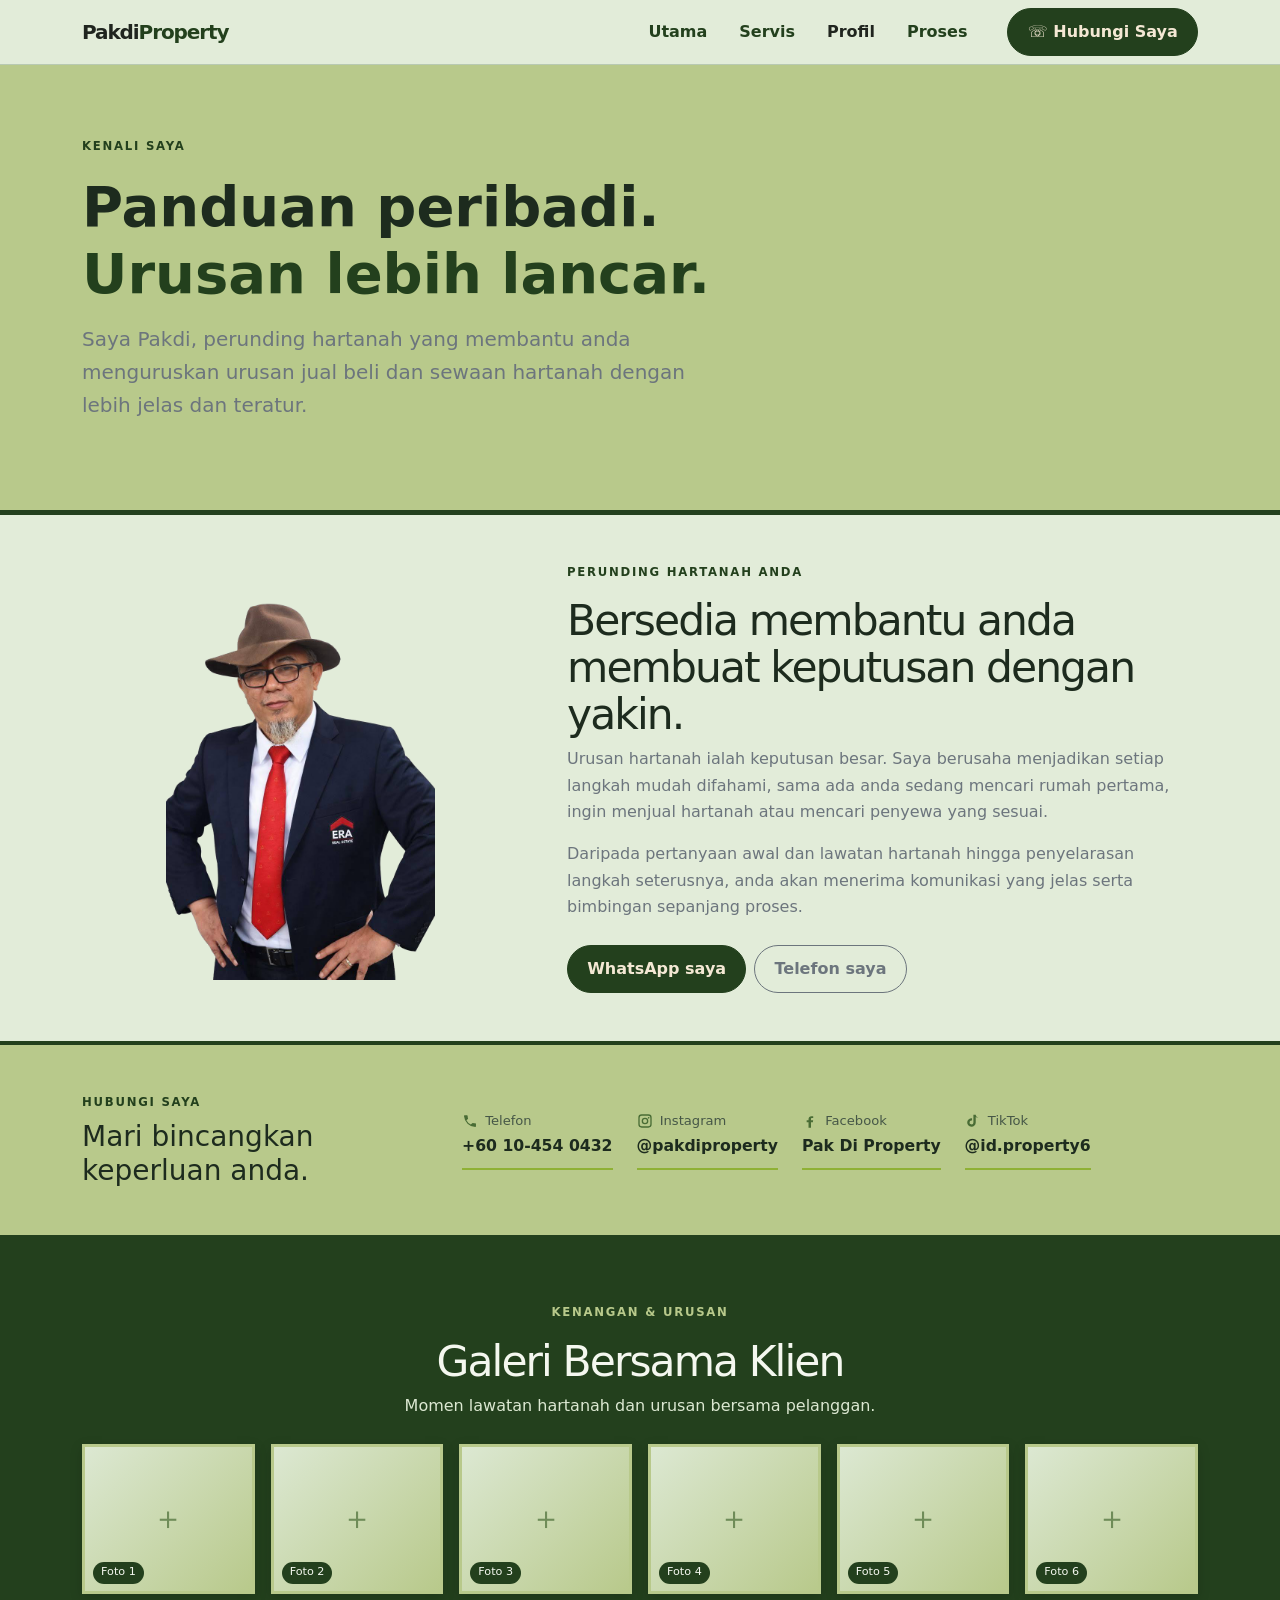
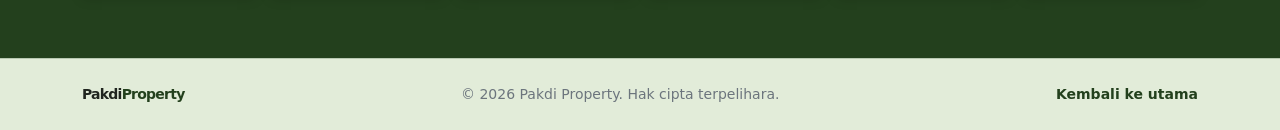
==== profile.html @ 11081812 "Add files via upload" ====
<!doctype html>
<html lang="ms">
<head>
  <meta charset="utf-8"><meta name="viewport" content="width=device-width, initial-scale=1">
  <meta name="description" content="Kenali Pakdi, perunding hartanah anda.">
  <title>Profil | Pakdi Property</title>
  <link href="https://cdn.jsdelivr.net/npm/bootstrap@5.3.3/dist/css/bootstrap.min.css" rel="stylesheet"><link rel="stylesheet" href="styles.css">
</head>
<body>
  <nav class="navbar navbar-expand-lg sticky-top"><div class="container py-2"><a class="navbar-brand brand" href="index.html">Pakdi<span>Property</span></a><button class="navbar-toggler" type="button" data-bs-toggle="collapse" data-bs-target="#mainNav" aria-controls="mainNav" aria-expanded="false" aria-label="Buka menu"><span class="navbar-toggler-icon"></span></button><div class="collapse navbar-collapse" id="mainNav"><ul class="navbar-nav ms-auto align-items-lg-center gap-lg-3"><li class="nav-item"><a class="nav-link" href="index.html">Utama</a></li><li class="nav-item"><a class="nav-link" href="servis.html">Servis</a></li><li class="nav-item"><a class="nav-link active" href="profile.html">Profil</a></li><li class="nav-item"><a class="nav-link" href="proses.html">Proses</a></li><li class="nav-item"><a class="btn btn-whatsapp ms-lg-3" href="https://wa.me/60104540432" target="_blank" rel="noopener">☏ Hubungi Saya</a></li></ul></div></div></nav>
  <main><section class="profile-hero py-5"><div class="container py-lg-4"><p class="eyebrow">KENALI SAYA</p><h1 class="display-4 fw-semibold mb-3">Panduan peribadi.<br><span class="text-accent">Urusan lebih lancar.</span></h1><p class="lead text-secondary col-lg-7">Saya Pakdi, perunding hartanah yang membantu anda menguruskan urusan jual beli dan sewaan hartanah dengan lebih jelas dan teratur.</p></div></section>
    <section class="py-5"><div class="container"><div class="row g-5 align-items-center"><div class="col-md-5"><!-- FOTO PROFIL: letakkan foto dalam folder images, kemudian ubah src kepada images/pakdi.jpg --><img class="profile-photo" src="pakdi-transparent.png" alt="Foto profil Pakdi"></div><div class="col-md-7"><p class="eyebrow">PERUNDING HARTANAH ANDA</p><h2 class="section-title">Bersedia membantu anda membuat keputusan dengan yakin.</h2><p class="text-secondary">Urusan hartanah ialah keputusan besar. Saya berusaha menjadikan setiap langkah mudah difahami, sama ada anda sedang mencari rumah pertama, ingin menjual hartanah atau mencari penyewa yang sesuai.</p><p class="text-secondary">Daripada pertanyaan awal dan lawatan hartanah hingga penyelarasan langkah seterusnya, anda akan menerima komunikasi yang jelas serta bimbingan sepanjang proses.</p><div class="d-flex flex-wrap gap-2 mt-4"><a class="btn btn-whatsapp" href="https://wa.me/60104540432" target="_blank" rel="noopener">WhatsApp saya</a><a class="btn btn-outline-secondary" href="tel:+60104540432">Telefon saya</a></div></div></div></div></section>
    <section class="contact-strip py-5"><div class="container"><div class="row g-4 align-items-center"><div class="col-lg-4"><p class="eyebrow mb-2">HUBUNGI SAYA</p><h2 class="h3 mb-0">Mari bincangkan keperluan anda.</h2></div><div class="col-lg-8"><div class="d-flex flex-wrap gap-4"><a class="contact-link" href="tel:+60104540432"><span class="contact-heading"><svg viewBox="0 0 24 24" aria-hidden="true"><path d="M6.6 10.8a15.5 15.5 0 0 0 6.6 6.6l2.2-2.2a1 1 0 0 1 1-.24 11.4 11.4 0 0 0 3.55.57 1 1 0 0 1 1 1v3.5a1 1 0 0 1-1 1A17.95 17.95 0 0 1 2.97 4.5a1 1 0 0 1 1-1h3.5a1 1 0 0 1 1 1 11.4 11.4 0 0 0 .57 3.55 1 1 0 0 1-.25 1.02z"/></svg>Telefon</span><span>+60 10-454 0432</span></a><a class="contact-link" href="https://instagram.com/pakdiproperty" target="_blank" rel="noopener"><span class="contact-heading"><svg viewBox="0 0 24 24" aria-hidden="true"><path d="M7 2h10a5 5 0 0 1 5 5v10a5 5 0 0 1-5 5H7a5 5 0 0 1-5-5V7a5 5 0 0 1 5-5m0 2a3 3 0 0 0-3 3v10a3 3 0 0 0 3 3h10a3 3 0 0 0 3-3V7a3 3 0 0 0-3-3zm5 3a5 5 0 1 1 0 10 5 5 0 0 1 0-10m0 2a3 3 0 1 0 0 6 3 3 0 0 0 0-6m5.5-3a1.25 1.25 0 1 1 0 2.5 1.25 1.25 0 0 1 0-2.5"/></svg>Instagram</span><span>@pakdiproperty</span></a><a class="contact-link" href="https://facebook.com/PakDiProperty" target="_blank" rel="noopener"><span class="contact-heading"><svg viewBox="0 0 24 24" aria-hidden="true"><path d="M13.5 22v-8h2.8l.4-3h-3.2V9.1c0-.9.3-1.5 1.6-1.5h1.7V4.9c-.3 0-1.4-.1-2.6-.1-2.6 0-4.4 1.6-4.4 4.5V11H7v3h2.8v8z"/></svg>Facebook</span><span>Pak Di Property</span></a><a class="contact-link" href="https://www.tiktok.com/@id.property6" target="_blank" rel="noopener"><span class="contact-heading"><svg viewBox="0 0 24 24" aria-hidden="true"><path d="M19.6 7.2a5.7 5.7 0 0 1-3.5-1.2v8.2a6.4 6.4 0 1 1-5.5-6.3v3.5a2.9 2.9 0 1 0 2 2.8V2.5h3.5c.2 2 1.5 3.7 3.5 4.3z"/></svg>TikTok</span><span>@id.property6</span></a></div></div></div></div></section>    <section class="client-gallery py-5">
      <div class="container py-lg-3">
        <div class="text-center mb-4"><p class="eyebrow">KENANGAN &amp; URUSAN</p><h2 class="section-title mx-auto">Galeri Bersama Klien</h2><p class="text-secondary">Momen lawatan hartanah dan urusan bersama pelanggan.</p></div>
        <div class="row g-3">
          <!-- GALERI: simpan foto dalam folder images dan tukar nilai src contoh di bawah. -->
          <div class="col-6 col-md-4 col-lg-2"><div class="gallery-slot"><img src="" alt="Foto urusan bersama klien 1"><span>Foto 1</span></div></div>
          <div class="col-6 col-md-4 col-lg-2"><div class="gallery-slot"><img src="" alt="Foto urusan bersama klien 2"><span>Foto 2</span></div></div>
          <div class="col-6 col-md-4 col-lg-2"><div class="gallery-slot"><img src="" alt="Foto urusan bersama klien 3"><span>Foto 3</span></div></div>
          <div class="col-6 col-md-4 col-lg-2"><div class="gallery-slot"><img src="" alt="Foto urusan bersama klien 4"><span>Foto 4</span></div></div>
          <div class="col-6 col-md-4 col-lg-2"><div class="gallery-slot"><img src="" alt="Foto urusan bersama klien 5"><span>Foto 5</span></div></div>
          <div class="col-6 col-md-4 col-lg-2"><div class="gallery-slot"><img src="" alt="Foto urusan bersama klien 6"><span>Foto 6</span></div></div>
        </div>
      </div>
    </section>
  </main><footer class="py-4"><div class="container d-flex flex-column flex-sm-row justify-content-between gap-2"><span class="brand small">Pakdi<span>Property</span></span><span class="text-secondary small">© <span id="year"></span> Pakdi Property. Hak cipta terpelihara.</span><a class="small text-link" href="index.html">Kembali ke utama</a></div></footer>
  <script src="https://cdn.jsdelivr.net/npm/bootstrap@5.3.3/dist/js/bootstrap.bundle.min.js"></script><script src="script.js"></script>
</body></html>
---- styles.css ----
:root{--ink:#1d2b1e;--muted:#465747;--accent:#8fb135;--accent-dark:#23401d;--sage:#b8c98b;--cream:#f4f7ef;--line:#b8c9b2;--blue:#06327e;--blue-top:#3260a2;--whatsapp:#23401d;--red:#8fb135}
*{box-sizing:border-box}body{color:var(--ink);background:#e2ecd9;font-family:system-ui,-apple-system,"Segoe UI",sans-serif;line-height:1.65}.brand{font-weight:800;letter-spacing:-.055em;color:#20251f!important}.brand span{color:#23401d}.navbar{--bs-navbar-padding-y:0;border-bottom:1px solid var(--line);background:#e2ecd9!important}.nav-link{color:#23401d;font-weight:650}.nav-link.active{color:#20251f!important}.btn{border-radius:999px;font-weight:650;padding:.7rem 1.2rem}.btn-whatsapp{background:var(--whatsapp);color:#f4e8d4;border:1px solid var(--whatsapp)}.btn-whatsapp:hover{background:#172616;color:#f4e8d4}.btn-red{background:var(--red);color:#20251f;border:0;box-shadow:0 6px 20px #17372433}.btn-red:hover{background:#b8c98b;color:#20251f}.btn-light-hero{background:#f4f7ef;color:#20251f;border:1px solid #b8c98b;box-shadow:0 6px 20px #17372433}.btn-light-hero:hover{background:#dce8d2;color:#20251f}.hero-home{position:relative;isolation:isolate;overflow:hidden;color:#f5f5f2;background:linear-gradient(105deg,rgba(35,64,29,.88) 0%,rgba(35,64,29,.75) 58%,rgba(35,64,29,.5) 100%),url("images-laman-utama.png") center/cover no-repeat;background-image:linear-gradient(105deg,rgba(35,64,29,.88) 0%,rgba(35,64,29,.75) 58%,rgba(35,64,29,.5) 100%),url("images-laman-utama.png")}.min-vh-hero{min-height:700px}.hero-content{position:relative;z-index:1}.hero-copy{padding-top:3rem;padding-bottom:3rem;z-index:2}.hero-copy h1{max-width:850px;font-size:clamp(2.35rem,4vw,3.45rem);font-weight:750;line-height:1.13;letter-spacing:-.03em;margin-bottom:1.5rem}.hero-copy h1 span{color:#b8c98b}.hero-copy p:not(.eyebrow){max-width:750px;font-size:1.1rem;line-height:1.55;color:#fff}.hero-copy strong{color:#b8c98b}.hero-rule{height:1px;background:#f5f5f2;width:min(470px,100%);margin:1.4rem 0}.hero-actions{margin-top:4.5rem}.hero-person-wrap{align-self:stretch;position:relative;min-height:520px}.hero-person{position:absolute;bottom:0;left:50%;transform:translateX(-40%);height:min(88%,610px);width:auto;max-width:110%;object-fit:contain;object-position:center bottom;border-radius:0;outline:0;box-shadow:none;filter:drop-shadow(0 12px 22px rgba(18,42,21,.28))}.hero-eyebrow{color:#b8c98b}.eyebrow{font-size:.73rem;letter-spacing:.15em;font-weight:700;color:#23401d;margin-bottom:1rem}.text-accent{color:#23401d}.section-title{font-size:clamp(1.8rem,3.5vw,2.65rem);max-width:670px;letter-spacing:-.045em;line-height:1.1}.text-link{color:#23401d;text-decoration:none;font-weight:650}.text-link:hover{text-decoration:underline}.service-card,.process-card{padding:1.6rem;border:1px solid #d1dccb;border-left:5px solid #23401d;border-radius:.75rem;background:#f4f7ef;position:relative;overflow:hidden}.service-card:after{content:"⌂";position:absolute;right:1rem;bottom:-1.9rem;font-family:Georgia,serif;font-size:7rem;line-height:1;color:#23401d;opacity:.08;pointer-events:none}.service-icon,.process-number{display:grid;place-items:center;width:43px;height:43px;border-radius:50%;background:#8fb135;color:#1d2b1e;font-weight:700;font-size:.82rem;margin-bottom:1.2rem}.service-card h3{font-size:1.15rem;font-weight:650}.service-card p,.process-card p{color:var(--muted);font-size:.95rem;margin-bottom:0}.contact-strip{background:#b8c98b;border-top:4px solid #23401d;border-bottom:4px solid #23401d}footer{border-top:1px solid var(--line)}.profile-hero{background:#b8c98b;border-bottom:5px solid #23401d}.profile-photo{display:block;width:min(82%,420px);aspect-ratio:4/4.5;object-fit:contain;border-radius:1rem;background:transparent;margin-inline:auto}.contact-link{display:flex;flex-direction:column;gap:.1rem;color:var(--muted);text-decoration:none;font-size:.82rem}.contact-link span{font-size:.98rem;font-weight:600;color:var(--ink)}.contact-link .contact-heading{display:flex;align-items:center;gap:.45rem;font-size:.82rem;font-weight:500;color:var(--muted)}.contact-heading svg{width:16px;height:16px;fill:#496c35;flex:none}.contact-link{border-bottom:2px solid #8fb135;padding-bottom:.55rem}.contact-link:hover span{color:var(--accent-dark)}.process-card{position:relative;padding-top:1.7rem}.process-number{width:46px;height:46px;color:#20251f;background:#8fb135}.process-card h2{font-weight:650}.floating-contact{position:fixed;right:1.4rem;bottom:1.4rem;display:grid;gap:.55rem;z-index:10}.floating-contact a{width:56px;height:56px;border-radius:50%;display:grid;place-items:center;color:#f5f5f2;text-decoration:none;font-size:1.55rem;box-shadow:0 4px 14px #0003}.float-phone{background:#8fb135}.float-wa{background:#23401d}.floating-contact svg{width:27px;height:27px;fill:currentColor}.float-wa svg{width:31px;height:31px}@media(max-width:991.98px){.min-vh-hero{min-height:auto}.hero-copy{padding-top:4rem;padding-bottom:1rem}.hero-person-wrap{min-height:360px}.hero-person{height:100%;max-height:430px;max-width:92%;left:50%;transform:translateX(-50%)}.hero-actions{margin-top:2rem}.hero-home{background-position:center}.navbar-nav{padding:.7rem 0}}@media(max-width:575.98px){.hero-copy h1{font-size:2.35rem}.hero-copy p:not(.eyebrow){font-size:1rem}.hero-person-wrap{min-height:300px}.hero-person{max-height:330px;max-width:92%}.hero-actions .btn{width:100%;font-size:.92rem}.floating-contact{right:.8rem;bottom:.8rem}.floating-contact a{width:48px;height:48px}}

/* Gerakan halus untuk kad dan butang */
.service-card,.process-card,.btn,.floating-contact a{transition:transform .22s ease,box-shadow .22s ease,background-color .22s ease,border-color .22s ease}
.service-card:hover,.process-card:hover{transform:translateY(-6px);box-shadow:0 14px 30px rgba(35,64,29,.16);border-color:#8fb135}
.btn:hover,.floating-contact a:hover{transform:translateY(-3px);box-shadow:0 9px 20px rgba(35,64,29,.22)}
.service-card:focus-within,.process-card:focus-within{transform:translateY(-4px);box-shadow:0 12px 26px rgba(35,64,29,.14)}
@media(prefers-reduced-motion:reduce){.service-card,.process-card,.btn,.floating-contact a{transition:none}.service-card:hover,.process-card:hover,.btn:hover,.floating-contact a:hover{transform:none}}
.faq-section{position:relative;isolation:isolate;background:linear-gradient(rgba(25,57,31,.88),rgba(25,57,31,.91)),url("faq-background.png") center/cover no-repeat;color:#f4f7ef}
.faq-section .section-title{color:#f4f7ef}.faq-section .eyebrow,.faq-section .text-secondary{color:#dce8d2!important}
.faq-list{max-width:990px;margin:0 auto;display:grid;gap:.65rem}
.faq-item{background:#f4f7ef;border:1px solid #b8c9b2;border-left:5px solid #496c35;border-radius:.35rem;overflow:hidden;transition:transform .2s ease,box-shadow .2s ease}
.faq-item:hover{transform:translateY(-2px);box-shadow:0 8px 20px rgba(35,64,29,.12)}
.faq-item summary{list-style:none;cursor:pointer;position:relative;padding:1rem 3.2rem 1rem 1.15rem;font-weight:650;color:#20251f}
.faq-item summary::-webkit-details-marker{display:none}
.faq-item summary:after{content:"+";position:absolute;right:1.2rem;top:50%;transform:translateY(-50%);font-size:1.55rem;line-height:1;color:#496c35;font-weight:500}
.faq-item[open] summary:after{content:"−"}
.faq-item[open] summary{border-bottom:1px solid #d1dccb}
.faq-item p{margin:0;padding:1rem 1.15rem 1.2rem;color:#465747;line-height:1.7}
.faq-item summary:focus-visible{outline:3px solid #8fb135;outline-offset:-3px}
@media(prefers-reduced-motion:reduce){.faq-item{transition:none}.faq-item:hover{transform:none}}
.client-gallery{background:#23401d;color:#f4f7ef}
.client-gallery .section-title{color:#f4f7ef}
.client-gallery .eyebrow{color:#b8c98b}
.client-gallery .text-secondary{color:#dce8d2!important}
.gallery-slot{height:150px;position:relative;overflow:hidden;background:#dce8d2;border:3px solid #b8c98b;box-shadow:0 4px 12px rgba(0,0,0,.16)}
.gallery-slot img{display:block;width:100%;height:100%;object-fit:cover}
.gallery-slot img[src=""]{display:none}
.gallery-slot:has(img[src=""]){display:grid;place-items:center;background:linear-gradient(135deg,#dce8d2,#b8c98b)}
.gallery-slot:has(img[src=""]):before{content:"＋";font-size:2rem;color:#496c35;opacity:.7}
.gallery-slot span{position:absolute;left:.5rem;bottom:.45rem;padding:.1rem .5rem;border-radius:1rem;background:#23401d;color:#f4f7ef;font-size:.7rem}
.gallery-slot img:not([src=""])+span{display:none}
@media(max-width:575.98px){.gallery-slot{height:120px}}
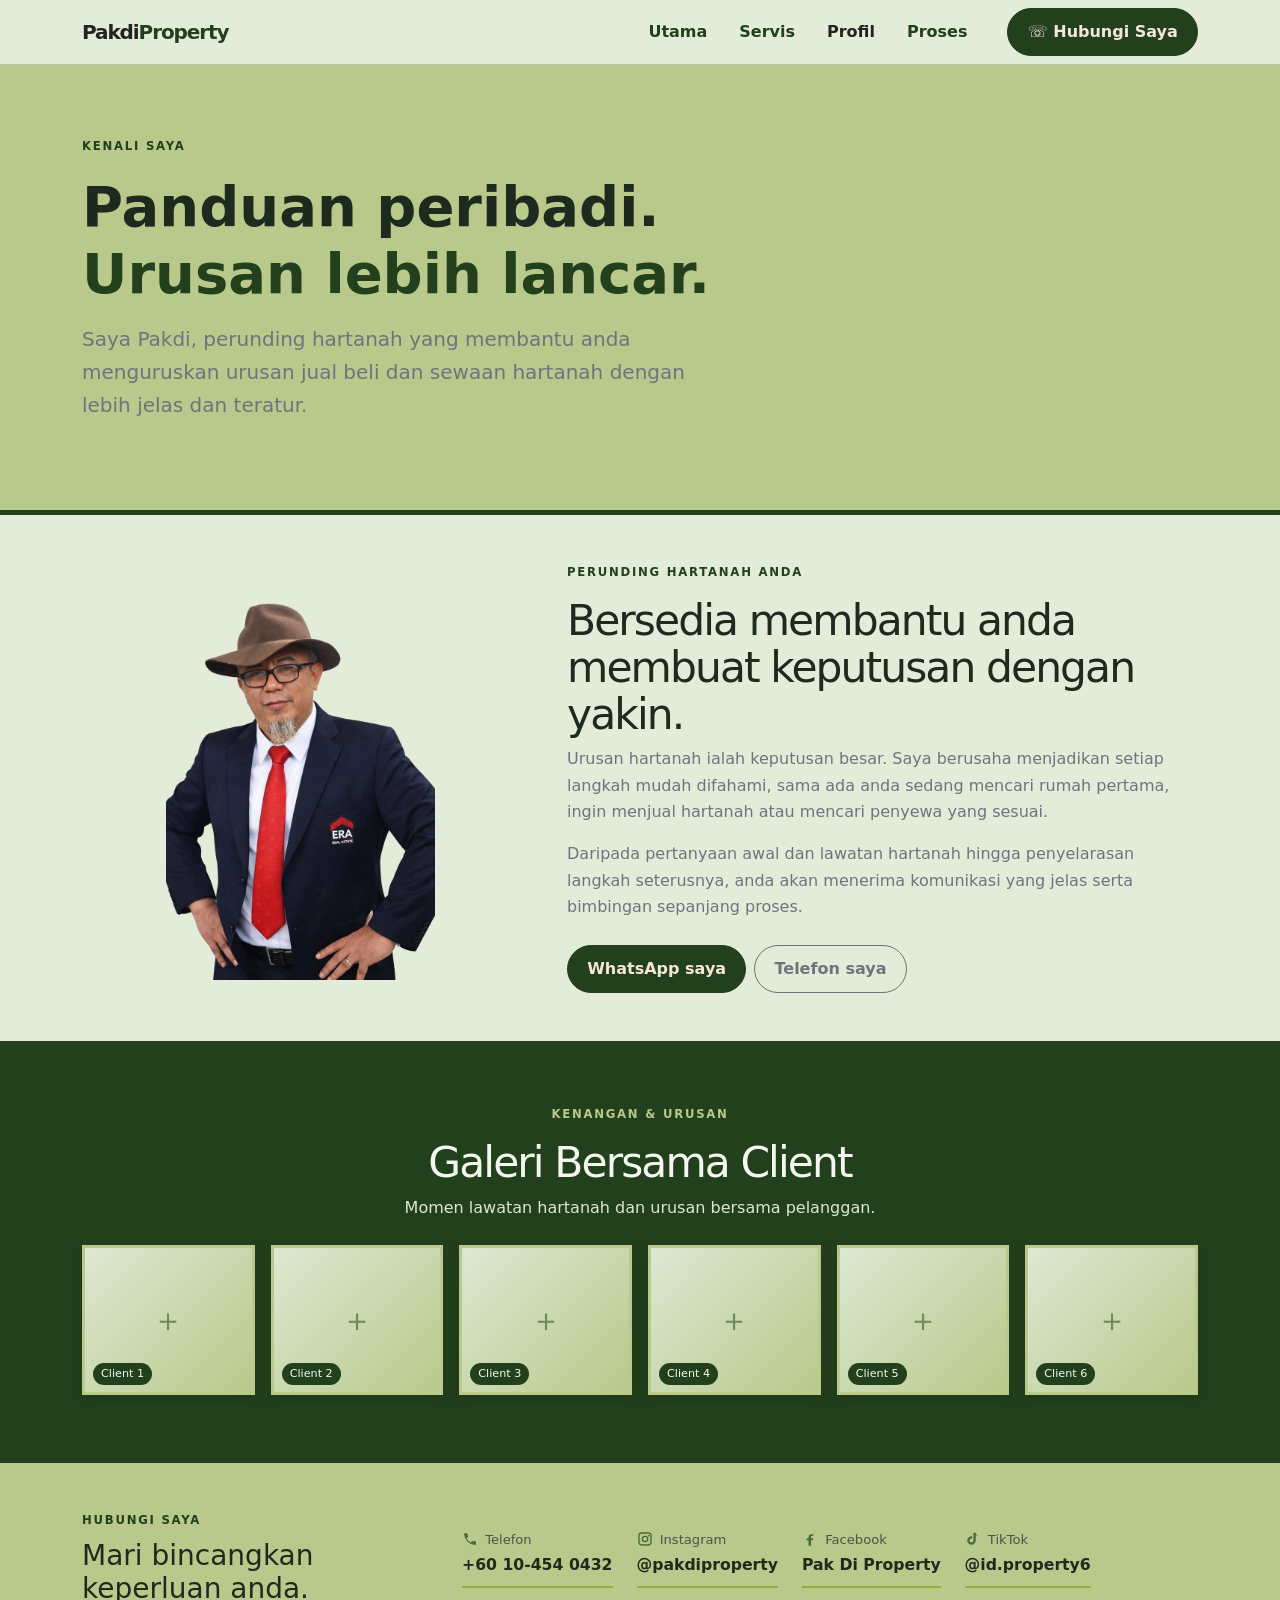
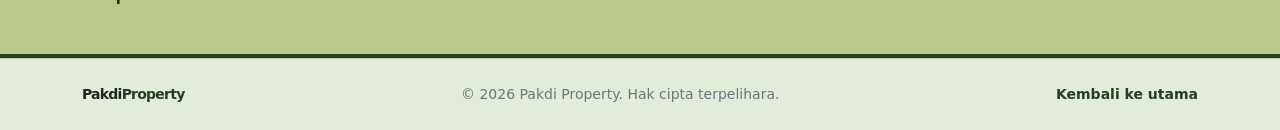
==== commit 2167e5df: "Add files via upload" ====
--- a/profile.html
+++ b/profile.html
@@ -10,20 +10,21 @@
   <nav class="navbar navbar-expand-lg sticky-top"><div class="container py-2"><a class="navbar-brand brand" href="index.html">Pakdi<span>Property</span></a><button class="navbar-toggler" type="button" data-bs-toggle="collapse" data-bs-target="#mainNav" aria-controls="mainNav" aria-expanded="false" aria-label="Buka menu"><span class="navbar-toggler-icon"></span></button><div class="collapse navbar-collapse" id="mainNav"><ul class="navbar-nav ms-auto align-items-lg-center gap-lg-3"><li class="nav-item"><a class="nav-link" href="index.html">Utama</a></li><li class="nav-item"><a class="nav-link" href="servis.html">Servis</a></li><li class="nav-item"><a class="nav-link active" href="profile.html">Profil</a></li><li class="nav-item"><a class="nav-link" href="proses.html">Proses</a></li><li class="nav-item"><a class="btn btn-whatsapp ms-lg-3" href="https://wa.me/60104540432" target="_blank" rel="noopener">☏ Hubungi Saya</a></li></ul></div></div></nav>
   <main><section class="profile-hero py-5"><div class="container py-lg-4"><p class="eyebrow">KENALI SAYA</p><h1 class="display-4 fw-semibold mb-3">Panduan peribadi.<br><span class="text-accent">Urusan lebih lancar.</span></h1><p class="lead text-secondary col-lg-7">Saya Pakdi, perunding hartanah yang membantu anda menguruskan urusan jual beli dan sewaan hartanah dengan lebih jelas dan teratur.</p></div></section>
     <section class="py-5"><div class="container"><div class="row g-5 align-items-center"><div class="col-md-5"><!-- FOTO PROFIL: letakkan foto dalam folder images, kemudian ubah src kepada images/pakdi.jpg --><img class="profile-photo" src="pakdi-transparent.png" alt="Foto profil Pakdi"></div><div class="col-md-7"><p class="eyebrow">PERUNDING HARTANAH ANDA</p><h2 class="section-title">Bersedia membantu anda membuat keputusan dengan yakin.</h2><p class="text-secondary">Urusan hartanah ialah keputusan besar. Saya berusaha menjadikan setiap langkah mudah difahami, sama ada anda sedang mencari rumah pertama, ingin menjual hartanah atau mencari penyewa yang sesuai.</p><p class="text-secondary">Daripada pertanyaan awal dan lawatan hartanah hingga penyelarasan langkah seterusnya, anda akan menerima komunikasi yang jelas serta bimbingan sepanjang proses.</p><div class="d-flex flex-wrap gap-2 mt-4"><a class="btn btn-whatsapp" href="https://wa.me/60104540432" target="_blank" rel="noopener">WhatsApp saya</a><a class="btn btn-outline-secondary" href="tel:+60104540432">Telefon saya</a></div></div></div></div></section>
-    <section class="contact-strip py-5"><div class="container"><div class="row g-4 align-items-center"><div class="col-lg-4"><p class="eyebrow mb-2">HUBUNGI SAYA</p><h2 class="h3 mb-0">Mari bincangkan keperluan anda.</h2></div><div class="col-lg-8"><div class="d-flex flex-wrap gap-4"><a class="contact-link" href="tel:+60104540432"><span class="contact-heading"><svg viewBox="0 0 24 24" aria-hidden="true"><path d="M6.6 10.8a15.5 15.5 0 0 0 6.6 6.6l2.2-2.2a1 1 0 0 1 1-.24 11.4 11.4 0 0 0 3.55.57 1 1 0 0 1 1 1v3.5a1 1 0 0 1-1 1A17.95 17.95 0 0 1 2.97 4.5a1 1 0 0 1 1-1h3.5a1 1 0 0 1 1 1 11.4 11.4 0 0 0 .57 3.55 1 1 0 0 1-.25 1.02z"/></svg>Telefon</span><span>+60 10-454 0432</span></a><a class="contact-link" href="https://instagram.com/pakdiproperty" target="_blank" rel="noopener"><span class="contact-heading"><svg viewBox="0 0 24 24" aria-hidden="true"><path d="M7 2h10a5 5 0 0 1 5 5v10a5 5 0 0 1-5 5H7a5 5 0 0 1-5-5V7a5 5 0 0 1 5-5m0 2a3 3 0 0 0-3 3v10a3 3 0 0 0 3 3h10a3 3 0 0 0 3-3V7a3 3 0 0 0-3-3zm5 3a5 5 0 1 1 0 10 5 5 0 0 1 0-10m0 2a3 3 0 1 0 0 6 3 3 0 0 0 0-6m5.5-3a1.25 1.25 0 1 1 0 2.5 1.25 1.25 0 0 1 0-2.5"/></svg>Instagram</span><span>@pakdiproperty</span></a><a class="contact-link" href="https://facebook.com/PakDiProperty" target="_blank" rel="noopener"><span class="contact-heading"><svg viewBox="0 0 24 24" aria-hidden="true"><path d="M13.5 22v-8h2.8l.4-3h-3.2V9.1c0-.9.3-1.5 1.6-1.5h1.7V4.9c-.3 0-1.4-.1-2.6-.1-2.6 0-4.4 1.6-4.4 4.5V11H7v3h2.8v8z"/></svg>Facebook</span><span>Pak Di Property</span></a><a class="contact-link" href="https://www.tiktok.com/@id.property6" target="_blank" rel="noopener"><span class="contact-heading"><svg viewBox="0 0 24 24" aria-hidden="true"><path d="M19.6 7.2a5.7 5.7 0 0 1-3.5-1.2v8.2a6.4 6.4 0 1 1-5.5-6.3v3.5a2.9 2.9 0 1 0 2 2.8V2.5h3.5c.2 2 1.5 3.7 3.5 4.3z"/></svg>TikTok</span><span>@id.property6</span></a></div></div></div></div></section>    <section class="client-gallery py-5">
+    <section class="client-gallery py-5">
       <div class="container py-lg-3">
-        <div class="text-center mb-4"><p class="eyebrow">KENANGAN &amp; URUSAN</p><h2 class="section-title mx-auto">Galeri Bersama Klien</h2><p class="text-secondary">Momen lawatan hartanah dan urusan bersama pelanggan.</p></div>
+        <div class="text-center mb-4"><p class="eyebrow">KENANGAN &amp; URUSAN</p><h2 class="section-title mx-auto">Galeri Bersama Client</h2><p class="text-secondary">Momen lawatan hartanah dan urusan bersama pelanggan.</p></div>
         <div class="row g-3">
           <!-- GALERI: simpan foto dalam folder images dan tukar nilai src contoh di bawah. -->
-          <div class="col-6 col-md-4 col-lg-2"><div class="gallery-slot"><img src="" alt="Foto urusan bersama klien 1"><span>Foto 1</span></div></div>
-          <div class="col-6 col-md-4 col-lg-2"><div class="gallery-slot"><img src="" alt="Foto urusan bersama klien 2"><span>Foto 2</span></div></div>
-          <div class="col-6 col-md-4 col-lg-2"><div class="gallery-slot"><img src="" alt="Foto urusan bersama klien 3"><span>Foto 3</span></div></div>
-          <div class="col-6 col-md-4 col-lg-2"><div class="gallery-slot"><img src="" alt="Foto urusan bersama klien 4"><span>Foto 4</span></div></div>
-          <div class="col-6 col-md-4 col-lg-2"><div class="gallery-slot"><img src="" alt="Foto urusan bersama klien 5"><span>Foto 5</span></div></div>
-          <div class="col-6 col-md-4 col-lg-2"><div class="gallery-slot"><img src="" alt="Foto urusan bersama klien 6"><span>Foto 6</span></div></div>
+          <div class="col-6 col-md-4 col-lg-2"><div class="gallery-slot"><img src="" alt="Foto urusan bersama client 1"><span>Client 1</span></div></div>
+          <div class="col-6 col-md-4 col-lg-2"><div class="gallery-slot"><img src="" alt="Foto urusan bersama client 2"><span>Client 2</span></div></div>
+          <div class="col-6 col-md-4 col-lg-2"><div class="gallery-slot"><img src="" alt="Foto urusan bersama client 3"><span>Client 3</span></div></div>
+          <div class="col-6 col-md-4 col-lg-2"><div class="gallery-slot"><img src="" alt="Foto urusan bersama client 4"><span>Client 4</span></div></div>
+          <div class="col-6 col-md-4 col-lg-2"><div class="gallery-slot"><img src="" alt="Foto urusan bersama client 5"><span>Client 5</span></div></div>
+          <div class="col-6 col-md-4 col-lg-2"><div class="gallery-slot"><img src="" alt="Foto urusan bersama client 6"><span>Client 6</span></div></div>
         </div>
       </div>
-    </section>
+    </section>
+    <section class="contact-strip py-5"><div class="container"><div class="row g-4 align-items-center"><div class="col-lg-4"><p class="eyebrow mb-2">HUBUNGI SAYA</p><h2 class="h3 mb-0">Mari bincangkan keperluan anda.</h2></div><div class="col-lg-8"><div class="d-flex flex-wrap gap-4"><a class="contact-link" href="tel:+60104540432"><span class="contact-heading"><svg viewBox="0 0 24 24" aria-hidden="true"><path d="M6.6 10.8a15.5 15.5 0 0 0 6.6 6.6l2.2-2.2a1 1 0 0 1 1-.24 11.4 11.4 0 0 0 3.55.57 1 1 0 0 1 1 1v3.5a1 1 0 0 1-1 1A17.95 17.95 0 0 1 2.97 4.5a1 1 0 0 1 1-1h3.5a1 1 0 0 1 1 1 11.4 11.4 0 0 0 .57 3.55 1 1 0 0 1-.25 1.02z"/></svg>Telefon</span><span>+60 10-454 0432</span></a><a class="contact-link" href="https://instagram.com/pakdiproperty" target="_blank" rel="noopener"><span class="contact-heading"><svg viewBox="0 0 24 24" aria-hidden="true"><path d="M7 2h10a5 5 0 0 1 5 5v10a5 5 0 0 1-5 5H7a5 5 0 0 1-5-5V7a5 5 0 0 1 5-5m0 2a3 3 0 0 0-3 3v10a3 3 0 0 0 3 3h10a3 3 0 0 0 3-3V7a3 3 0 0 0-3-3zm5 3a5 5 0 1 1 0 10 5 5 0 0 1 0-10m0 2a3 3 0 1 0 0 6 3 3 0 0 0 0-6m5.5-3a1.25 1.25 0 1 1 0 2.5 1.25 1.25 0 0 1 0-2.5"/></svg>Instagram</span><span>@pakdiproperty</span></a><a class="contact-link" href="https://facebook.com/PakDiProperty" target="_blank" rel="noopener"><span class="contact-heading"><svg viewBox="0 0 24 24" aria-hidden="true"><path d="M13.5 22v-8h2.8l.4-3h-3.2V9.1c0-.9.3-1.5 1.6-1.5h1.7V4.9c-.3 0-1.4-.1-2.6-.1-2.6 0-4.4 1.6-4.4 4.5V11H7v3h2.8v8z"/></svg>Facebook</span><span>Pak Di Property</span></a><a class="contact-link" href="https://www.tiktok.com/@id.property6" target="_blank" rel="noopener"><span class="contact-heading"><svg viewBox="0 0 24 24" aria-hidden="true"><path d="M19.6 7.2a5.7 5.7 0 0 1-3.5-1.2v8.2a6.4 6.4 0 1 1-5.5-6.3v3.5a2.9 2.9 0 1 0 2 2.8V2.5h3.5c.2 2 1.5 3.7 3.5 4.3z"/></svg>TikTok</span><span>@id.property6</span></a></div></div></div></div></section>
   </main><footer class="py-4"><div class="container d-flex flex-column flex-sm-row justify-content-between gap-2"><span class="brand small">Pakdi<span>Property</span></span><span class="text-secondary small">© <span id="year"></span> Pakdi Property. Hak cipta terpelihara.</span><a class="small text-link" href="index.html">Kembali ke utama</a></div></footer>
   <script src="https://cdn.jsdelivr.net/npm/bootstrap@5.3.3/dist/js/bootstrap.bundle.min.js"></script><script src="script.js"></script>
 </body></html>
